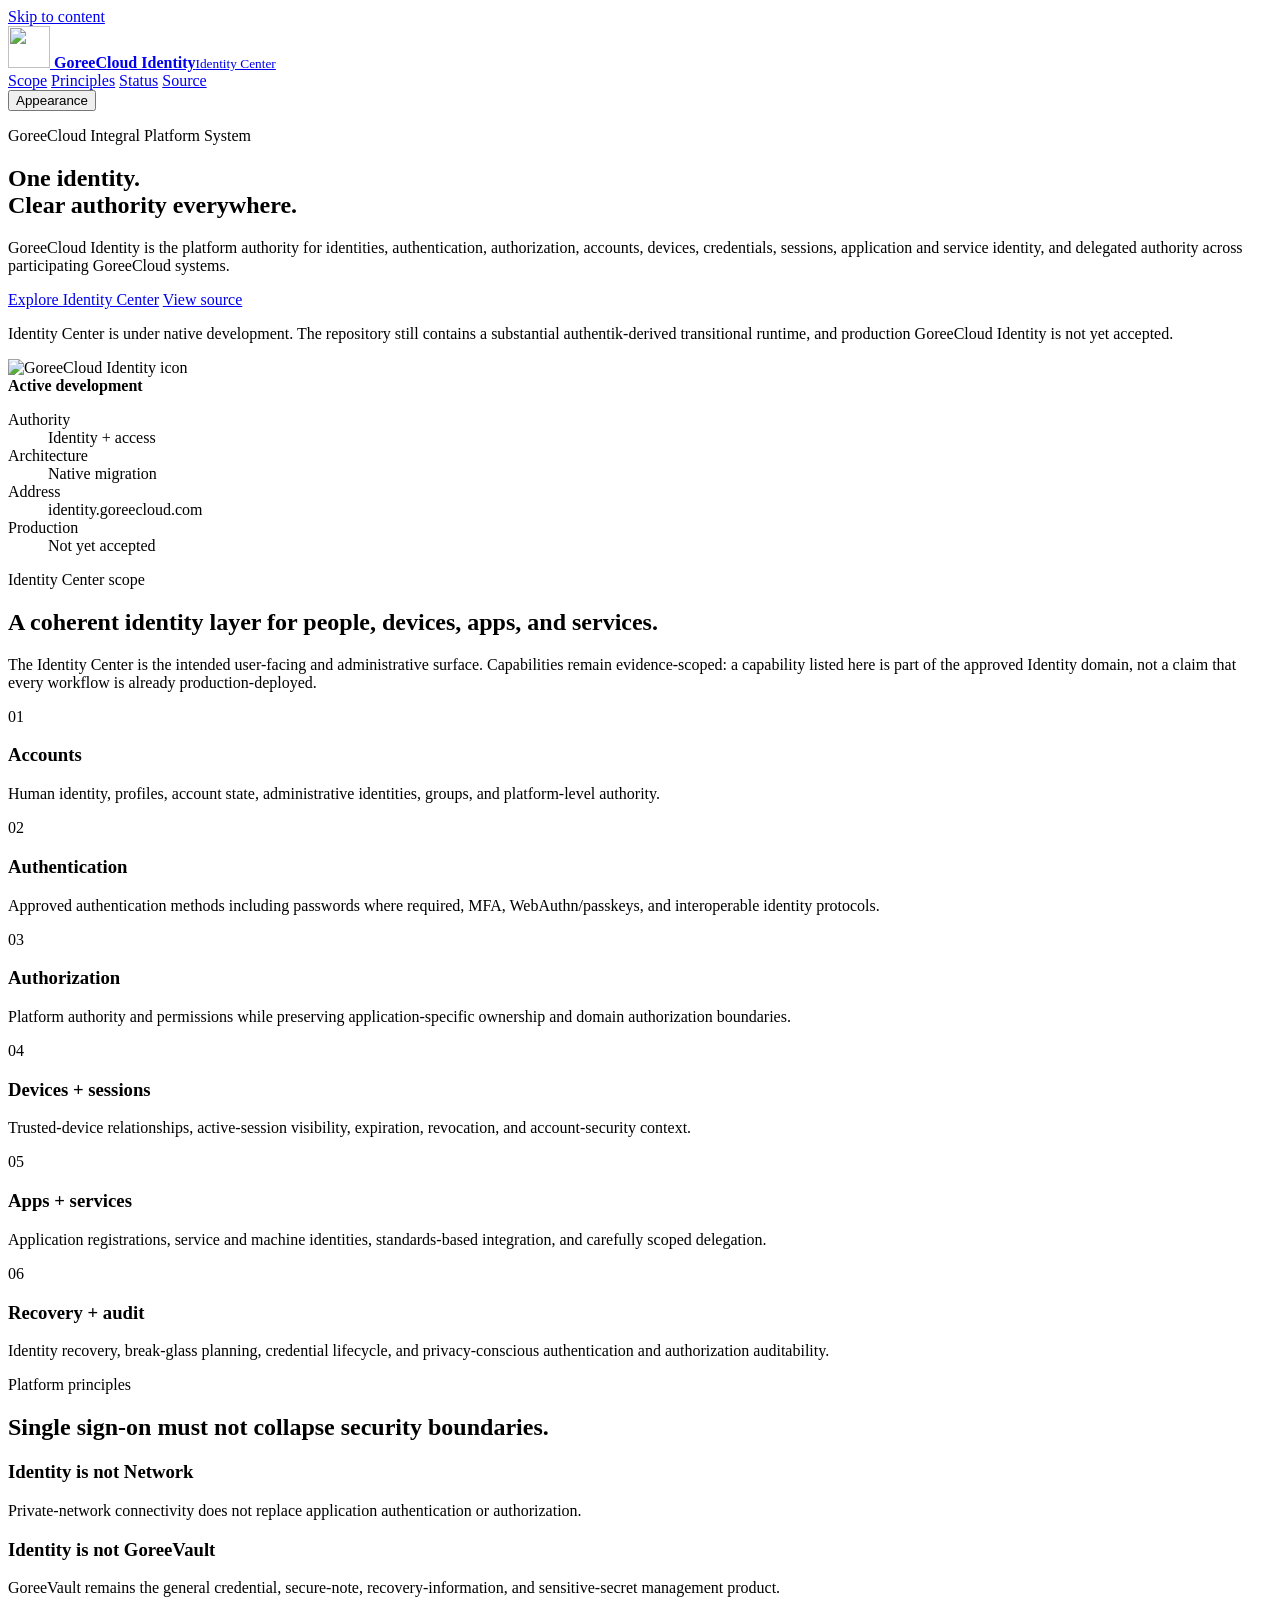
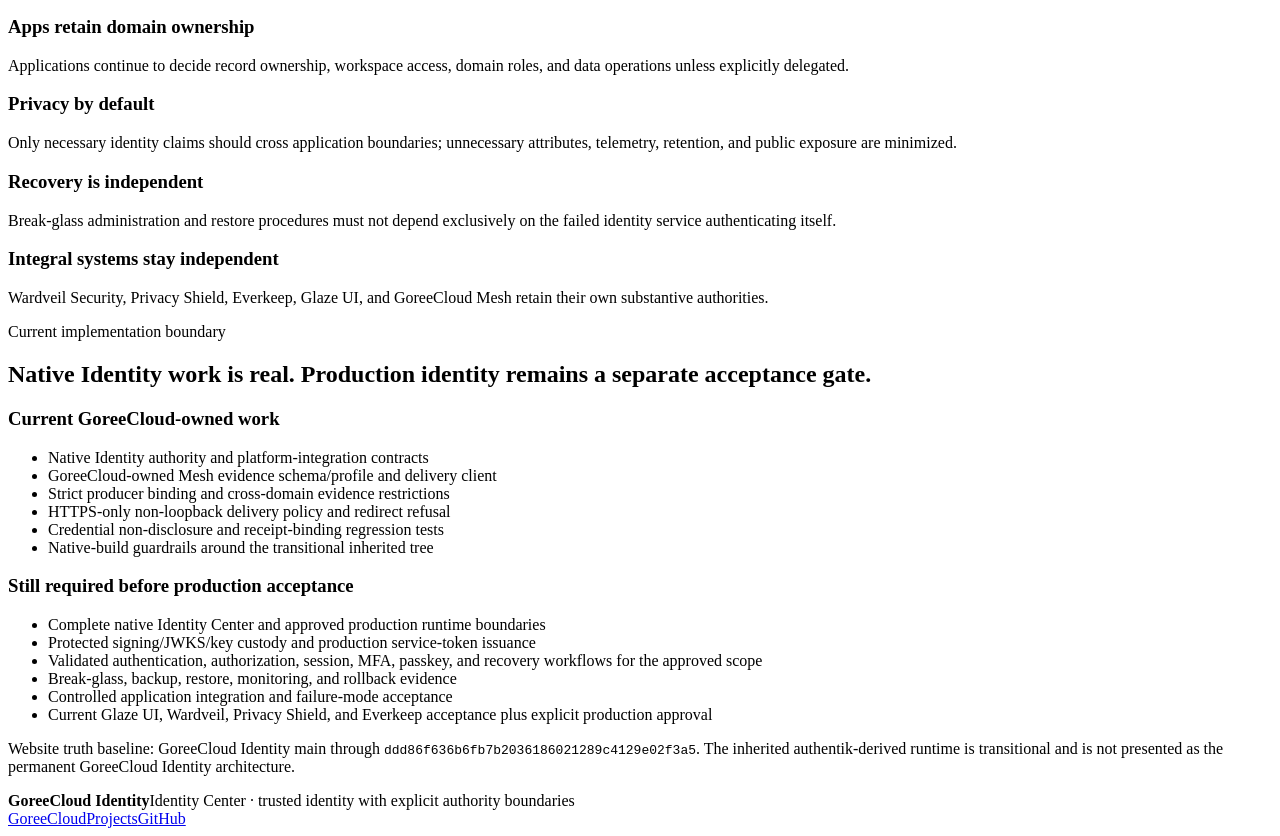
==== identity-center-site/index.html @ d6694d32 "Isolate Identity Center from inherited docs workspace" ====
<!doctype html>
<html lang="en" data-theme="system">
<head>
  <meta charset="utf-8">
  <meta name="viewport" content="width=device-width,initial-scale=1,viewport-fit=cover">
  <meta name="color-scheme" content="light dark">
  <meta name="description" content="GoreeCloud Identity Center — the platform identity surface for accounts, authentication, authorization, devices, sessions, credentials, service identity, delegation, and recovery.">
  <meta name="goreecloud-glaze-ui" content="2.0.0">
  <title>Identity Center — GoreeCloud</title>
  <link rel="icon" href="/assets/identity.svg" type="image/svg+xml">
  <link rel="stylesheet" href="/glaze-ui-2.0.0.css" data-glaze-ui="2.0.0">
  <link rel="stylesheet" href="/style.css">
</head>
<body class="glaze-canvas">
  <a class="skip-link" href="#main">Skip to content</a>
  <header class="topbar">
    <div class="shell topbar-inner">
      <a class="brand" href="#top" aria-label="Identity Center home">
        <img src="/assets/identity.svg" width="42" height="42" alt="">
        <span><strong>GoreeCloud Identity</strong><small>Identity Center</small></span>
      </a>
      <nav aria-label="Primary">
        <a href="#scope">Scope</a>
        <a href="#principles">Principles</a>
        <a href="#status">Status</a>
        <a href="https://github.com/GoreeCloud/goreecloud-identity">Source</a>
      </nav>
      <button class="theme-toggle" type="button" data-theme-toggle aria-label="Change appearance">Appearance</button>
    </div>
  </header>

  <main id="main">
    <section class="hero shell" id="top">
      <div class="hero-copy">
        <p class="eyebrow">GoreeCloud Integral Platform System</p>
        <h1>One identity.<br>Clear authority everywhere.</h1>
        <p class="lede">GoreeCloud Identity is the platform authority for identities, authentication, authorization, accounts, devices, credentials, sessions, application and service identity, and delegated authority across participating GoreeCloud systems.</p>
        <div class="hero-actions">
          <a class="button primary" href="#scope">Explore Identity Center</a>
          <a class="button" href="https://github.com/GoreeCloud/goreecloud-identity">View source</a>
        </div>
        <p class="truth-note">Identity Center is under native development. The repository still contains a substantial authentik-derived transitional runtime, and production GoreeCloud Identity is not yet accepted.</p>
      </div>
      <aside class="hero-panel glaze-material" aria-label="Current Identity status">
        <img class="hero-mark identity-mark" src="/assets/identity.svg" width="128" height="128" alt="GoreeCloud Identity icon">
        <div class="status-line"><span class="status-dot"></span><strong>Active development</strong></div>
        <dl>
          <div><dt>Authority</dt><dd>Identity + access</dd></div>
          <div><dt>Architecture</dt><dd>Native migration</dd></div>
          <div><dt>Address</dt><dd>identity.goreecloud.com</dd></div>
          <div><dt>Production</dt><dd>Not yet accepted</dd></div>
        </dl>
      </aside>
    </section>

    <section class="section shell" id="scope" aria-labelledby="scope-title">
      <div class="section-heading">
        <p class="eyebrow">Identity Center scope</p>
        <h2 id="scope-title">A coherent identity layer for people, devices, apps, and services.</h2>
        <p>The Identity Center is the intended user-facing and administrative surface. Capabilities remain evidence-scoped: a capability listed here is part of the approved Identity domain, not a claim that every workflow is already production-deployed.</p>
      </div>
      <div class="card-grid">
        <article class="cap-card"><span>01</span><h3>Accounts</h3><p>Human identity, profiles, account state, administrative identities, groups, and platform-level authority.</p></article>
        <article class="cap-card"><span>02</span><h3>Authentication</h3><p>Approved authentication methods including passwords where required, MFA, WebAuthn/passkeys, and interoperable identity protocols.</p></article>
        <article class="cap-card"><span>03</span><h3>Authorization</h3><p>Platform authority and permissions while preserving application-specific ownership and domain authorization boundaries.</p></article>
        <article class="cap-card"><span>04</span><h3>Devices + sessions</h3><p>Trusted-device relationships, active-session visibility, expiration, revocation, and account-security context.</p></article>
        <article class="cap-card"><span>05</span><h3>Apps + services</h3><p>Application registrations, service and machine identities, standards-based integration, and carefully scoped delegation.</p></article>
        <article class="cap-card"><span>06</span><h3>Recovery + audit</h3><p>Identity recovery, break-glass planning, credential lifecycle, and privacy-conscious authentication and authorization auditability.</p></article>
      </div>
    </section>

    <section class="section shell" id="principles" aria-labelledby="principles-title">
      <div class="section-heading compact">
        <p class="eyebrow">Platform principles</p>
        <h2 id="principles-title">Single sign-on must not collapse security boundaries.</h2>
      </div>
      <div class="boundary-grid">
        <article><h3>Identity is not Network</h3><p>Private-network connectivity does not replace application authentication or authorization.</p></article>
        <article><h3>Identity is not GoreeVault</h3><p>GoreeVault remains the general credential, secure-note, recovery-information, and sensitive-secret management product.</p></article>
        <article><h3>Apps retain domain ownership</h3><p>Applications continue to decide record ownership, workspace access, domain roles, and data operations unless explicitly delegated.</p></article>
        <article><h3>Privacy by default</h3><p>Only necessary identity claims should cross application boundaries; unnecessary attributes, telemetry, retention, and public exposure are minimized.</p></article>
        <article><h3>Recovery is independent</h3><p>Break-glass administration and restore procedures must not depend exclusively on the failed identity service authenticating itself.</p></article>
        <article><h3>Integral systems stay independent</h3><p>Wardveil Security, Privacy Shield, Everkeep, Glaze UI, and GoreeCloud Mesh retain their own substantive authorities.</p></article>
      </div>
    </section>

    <section class="section shell status-section" id="status" aria-labelledby="status-title">
      <div class="status-panel glaze-material">
        <div>
          <p class="eyebrow">Current implementation boundary</p>
          <h2 id="status-title">Native Identity work is real. Production identity remains a separate acceptance gate.</h2>
        </div>
        <div class="status-columns">
          <div><h3>Current GoreeCloud-owned work</h3><ul><li>Native Identity authority and platform-integration contracts</li><li>GoreeCloud-owned Mesh evidence schema/profile and delivery client</li><li>Strict producer binding and cross-domain evidence restrictions</li><li>HTTPS-only non-loopback delivery policy and redirect refusal</li><li>Credential non-disclosure and receipt-binding regression tests</li><li>Native-build guardrails around the transitional inherited tree</li></ul></div>
          <div><h3>Still required before production acceptance</h3><ul><li>Complete native Identity Center and approved production runtime boundaries</li><li>Protected signing/JWKS/key custody and production service-token issuance</li><li>Validated authentication, authorization, session, MFA, passkey, and recovery workflows for the approved scope</li><li>Break-glass, backup, restore, monitoring, and rollback evidence</li><li>Controlled application integration and failure-mode acceptance</li><li>Current Glaze UI, Wardveil, Privacy Shield, and Everkeep acceptance plus explicit production approval</li></ul></div>
        </div>
        <p class="baseline">Website truth baseline: GoreeCloud Identity main through <code>ddd86f636b6fb7b2036186021289c4129e02f3a5</code>. The inherited authentik-derived runtime is transitional and is not presented as the permanent GoreeCloud Identity architecture.</p>
      </div>
    </section>
  </main>

  <footer class="footer shell">
    <div><strong>GoreeCloud Identity</strong><span>Identity Center · trusted identity with explicit authority boundaries</span></div>
    <nav aria-label="Footer"><a href="https://www.goreecloud.com/">GoreeCloud</a><a href="https://projects.goreecloud.com/">Projects</a><a href="https://github.com/GoreeCloud/goreecloud-identity">GitHub</a></nav>
  </footer>
  <script src="/app.js" defer></script>
</body>
</html>
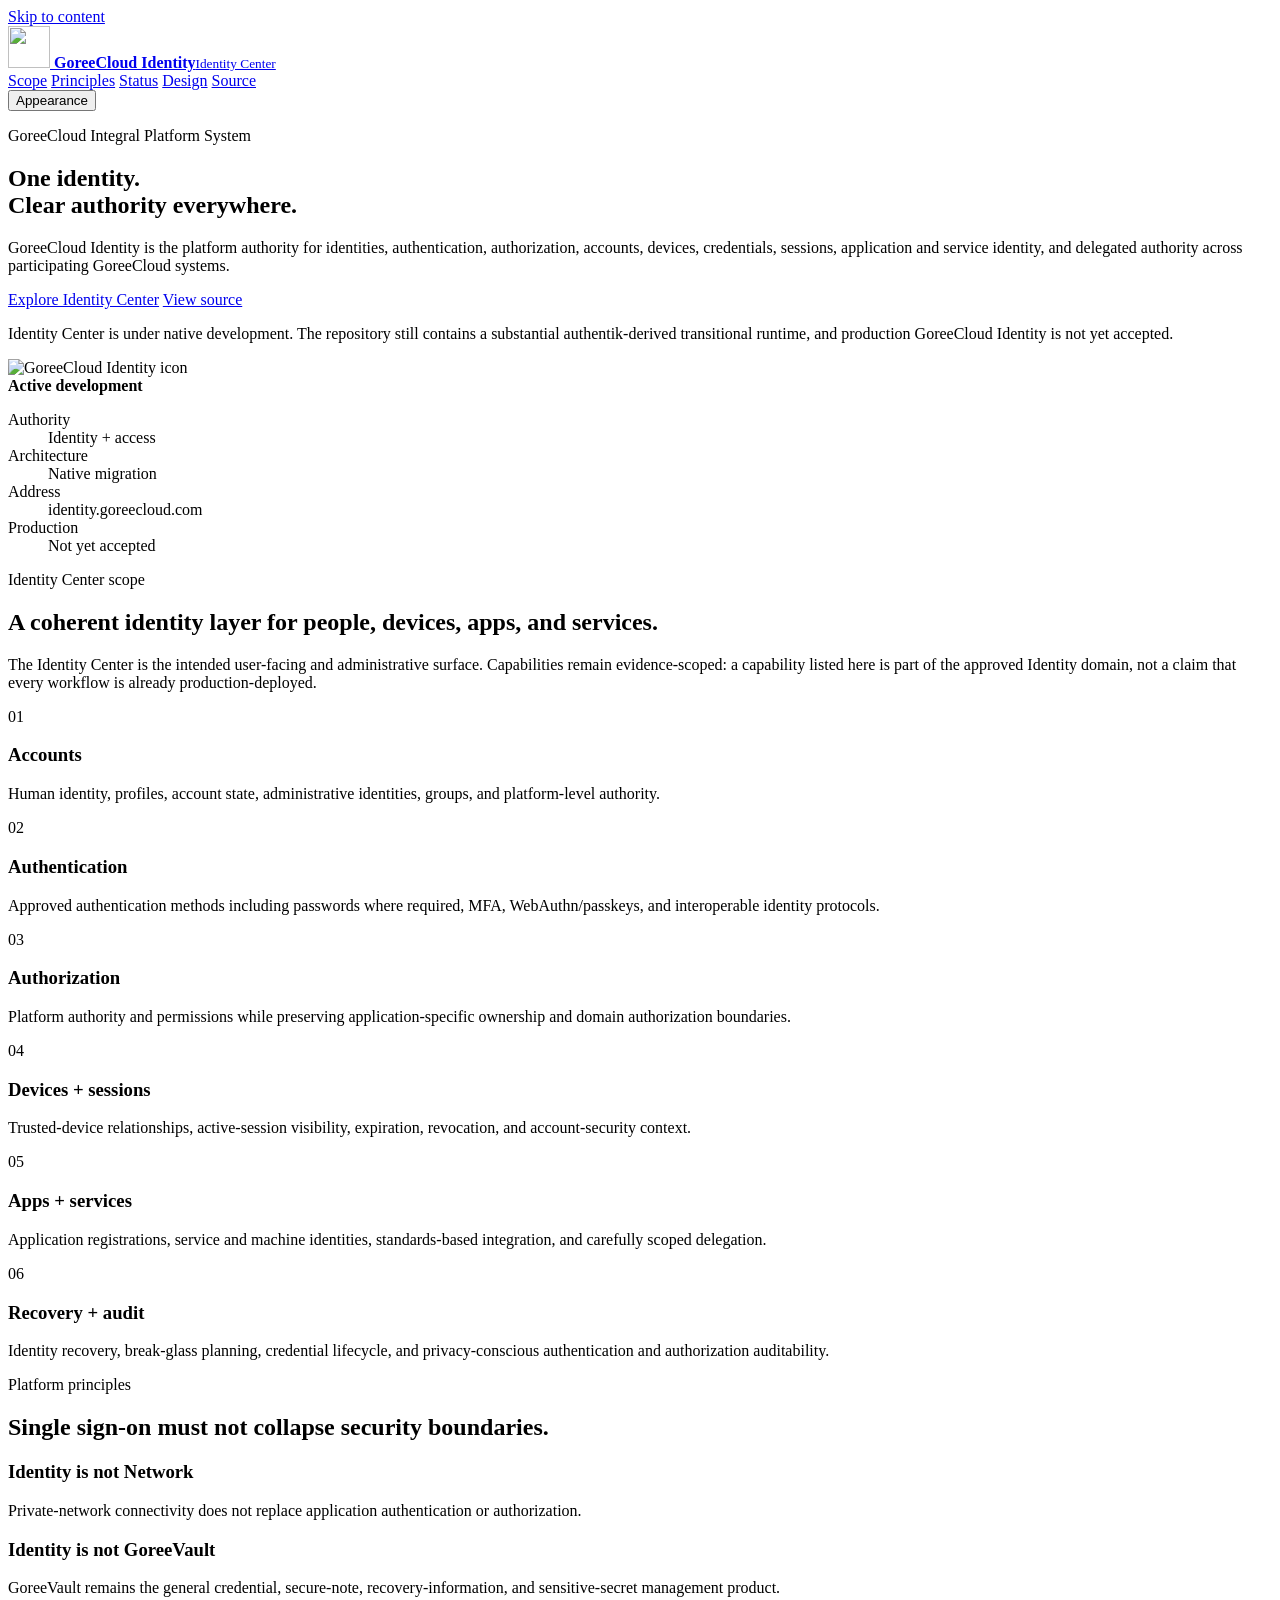
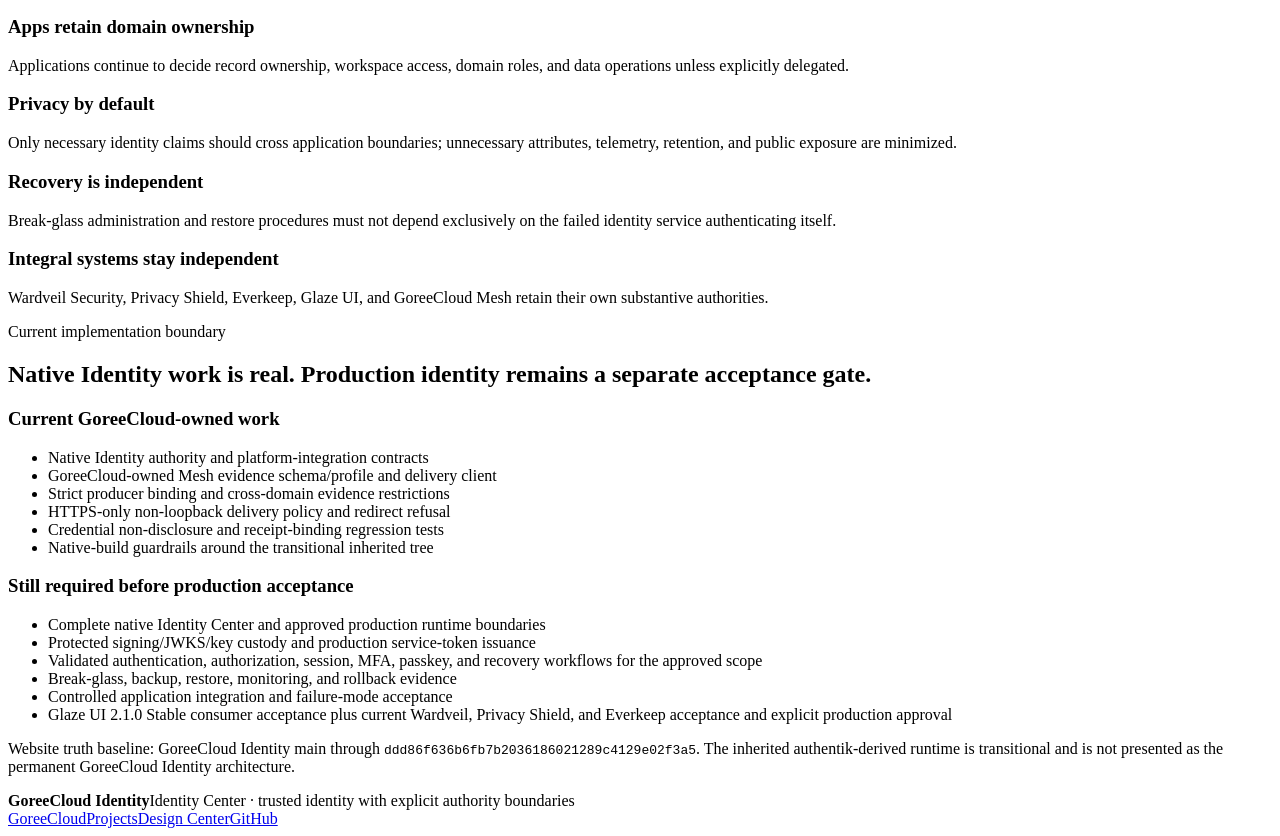
==== commit 6aaada5e: "feat(web): align Identity Center with Glaze UI 2.1" ====
--- a/identity-center-site/index.html
+++ b/identity-center-site/index.html
@@ -1,28 +1,29 @@
 <!doctype html>
-<html lang="en" data-theme="system">
+<html lang="en" data-theme="system" data-glaze-density="standard" data-glaze-clarity="balanced">
 <head>
   <meta charset="utf-8">
   <meta name="viewport" content="width=device-width,initial-scale=1,viewport-fit=cover">
   <meta name="color-scheme" content="light dark">
   <meta name="description" content="GoreeCloud Identity Center — the platform identity surface for accounts, authentication, authorization, devices, sessions, credentials, service identity, delegation, and recovery.">
-  <meta name="goreecloud-glaze-ui" content="2.0.0">
+  <meta name="goreecloud-glaze-ui" content="2.1.0">
   <title>Identity Center — GoreeCloud</title>
   <link rel="icon" href="/assets/identity.svg" type="image/svg+xml">
-  <link rel="stylesheet" href="/glaze-ui-2.0.0.css" data-glaze-ui="2.0.0">
+  <link rel="stylesheet" href="/glaze-ui-2.1.0.css" data-glaze-ui="2.1.0">
   <link rel="stylesheet" href="/style.css">
 </head>
 <body class="glaze-canvas">
   <a class="skip-link" href="#main">Skip to content</a>
-  <header class="topbar">
+  <header class="topbar glaze-material-soft">
     <div class="shell topbar-inner">
       <a class="brand" href="#top" aria-label="Identity Center home">
         <img src="/assets/identity.svg" width="42" height="42" alt="">
         <span><strong>GoreeCloud Identity</strong><small>Identity Center</small></span>
       </a>
-      <nav aria-label="Primary">
+      <nav class="glaze-navigation-capsule" aria-label="Primary">
         <a href="#scope">Scope</a>
         <a href="#principles">Principles</a>
         <a href="#status">Status</a>
+        <a href="https://design.goreecloud.com/">Design</a>
         <a href="https://github.com/GoreeCloud/goreecloud-identity">Source</a>
       </nav>
       <button class="theme-toggle" type="button" data-theme-toggle aria-label="Change appearance">Appearance</button>
@@ -36,8 +37,8 @@
         <h1>One identity.<br>Clear authority everywhere.</h1>
         <p class="lede">GoreeCloud Identity is the platform authority for identities, authentication, authorization, accounts, devices, credentials, sessions, application and service identity, and delegated authority across participating GoreeCloud systems.</p>
         <div class="hero-actions">
-          <a class="button primary" href="#scope">Explore Identity Center</a>
-          <a class="button" href="https://github.com/GoreeCloud/goreecloud-identity">View source</a>
+          <a class="button primary glaze-button" href="#scope">Explore Identity Center</a>
+          <a class="button glaze-button" href="https://github.com/GoreeCloud/goreecloud-identity">View source</a>
         </div>
         <p class="truth-note">Identity Center is under native development. The repository still contains a substantial authentik-derived transitional runtime, and production GoreeCloud Identity is not yet accepted.</p>
       </div>
@@ -85,14 +86,14 @@
     </section>
 
     <section class="section shell status-section" id="status" aria-labelledby="status-title">
-      <div class="status-panel glaze-material">
+      <div class="status-panel">
         <div>
           <p class="eyebrow">Current implementation boundary</p>
           <h2 id="status-title">Native Identity work is real. Production identity remains a separate acceptance gate.</h2>
         </div>
         <div class="status-columns">
           <div><h3>Current GoreeCloud-owned work</h3><ul><li>Native Identity authority and platform-integration contracts</li><li>GoreeCloud-owned Mesh evidence schema/profile and delivery client</li><li>Strict producer binding and cross-domain evidence restrictions</li><li>HTTPS-only non-loopback delivery policy and redirect refusal</li><li>Credential non-disclosure and receipt-binding regression tests</li><li>Native-build guardrails around the transitional inherited tree</li></ul></div>
-          <div><h3>Still required before production acceptance</h3><ul><li>Complete native Identity Center and approved production runtime boundaries</li><li>Protected signing/JWKS/key custody and production service-token issuance</li><li>Validated authentication, authorization, session, MFA, passkey, and recovery workflows for the approved scope</li><li>Break-glass, backup, restore, monitoring, and rollback evidence</li><li>Controlled application integration and failure-mode acceptance</li><li>Current Glaze UI, Wardveil, Privacy Shield, and Everkeep acceptance plus explicit production approval</li></ul></div>
+          <div><h3>Still required before production acceptance</h3><ul><li>Complete native Identity Center and approved production runtime boundaries</li><li>Protected signing/JWKS/key custody and production service-token issuance</li><li>Validated authentication, authorization, session, MFA, passkey, and recovery workflows for the approved scope</li><li>Break-glass, backup, restore, monitoring, and rollback evidence</li><li>Controlled application integration and failure-mode acceptance</li><li>Glaze UI 2.1.0 Stable consumer acceptance plus current Wardveil, Privacy Shield, and Everkeep acceptance and explicit production approval</li></ul></div>
         </div>
         <p class="baseline">Website truth baseline: GoreeCloud Identity main through <code>ddd86f636b6fb7b2036186021289c4129e02f3a5</code>. The inherited authentik-derived runtime is transitional and is not presented as the permanent GoreeCloud Identity architecture.</p>
       </div>
@@ -101,7 +102,7 @@
 
   <footer class="footer shell">
     <div><strong>GoreeCloud Identity</strong><span>Identity Center · trusted identity with explicit authority boundaries</span></div>
-    <nav aria-label="Footer"><a href="https://www.goreecloud.com/">GoreeCloud</a><a href="https://projects.goreecloud.com/">Projects</a><a href="https://github.com/GoreeCloud/goreecloud-identity">GitHub</a></nav>
+    <nav aria-label="Footer"><a href="https://www.goreecloud.com/">GoreeCloud</a><a href="https://projects.goreecloud.com/">Projects</a><a href="https://design.goreecloud.com/">Design Center</a><a href="https://github.com/GoreeCloud/goreecloud-identity">GitHub</a></nav>
   </footer>
   <script src="/app.js" defer></script>
 </body>
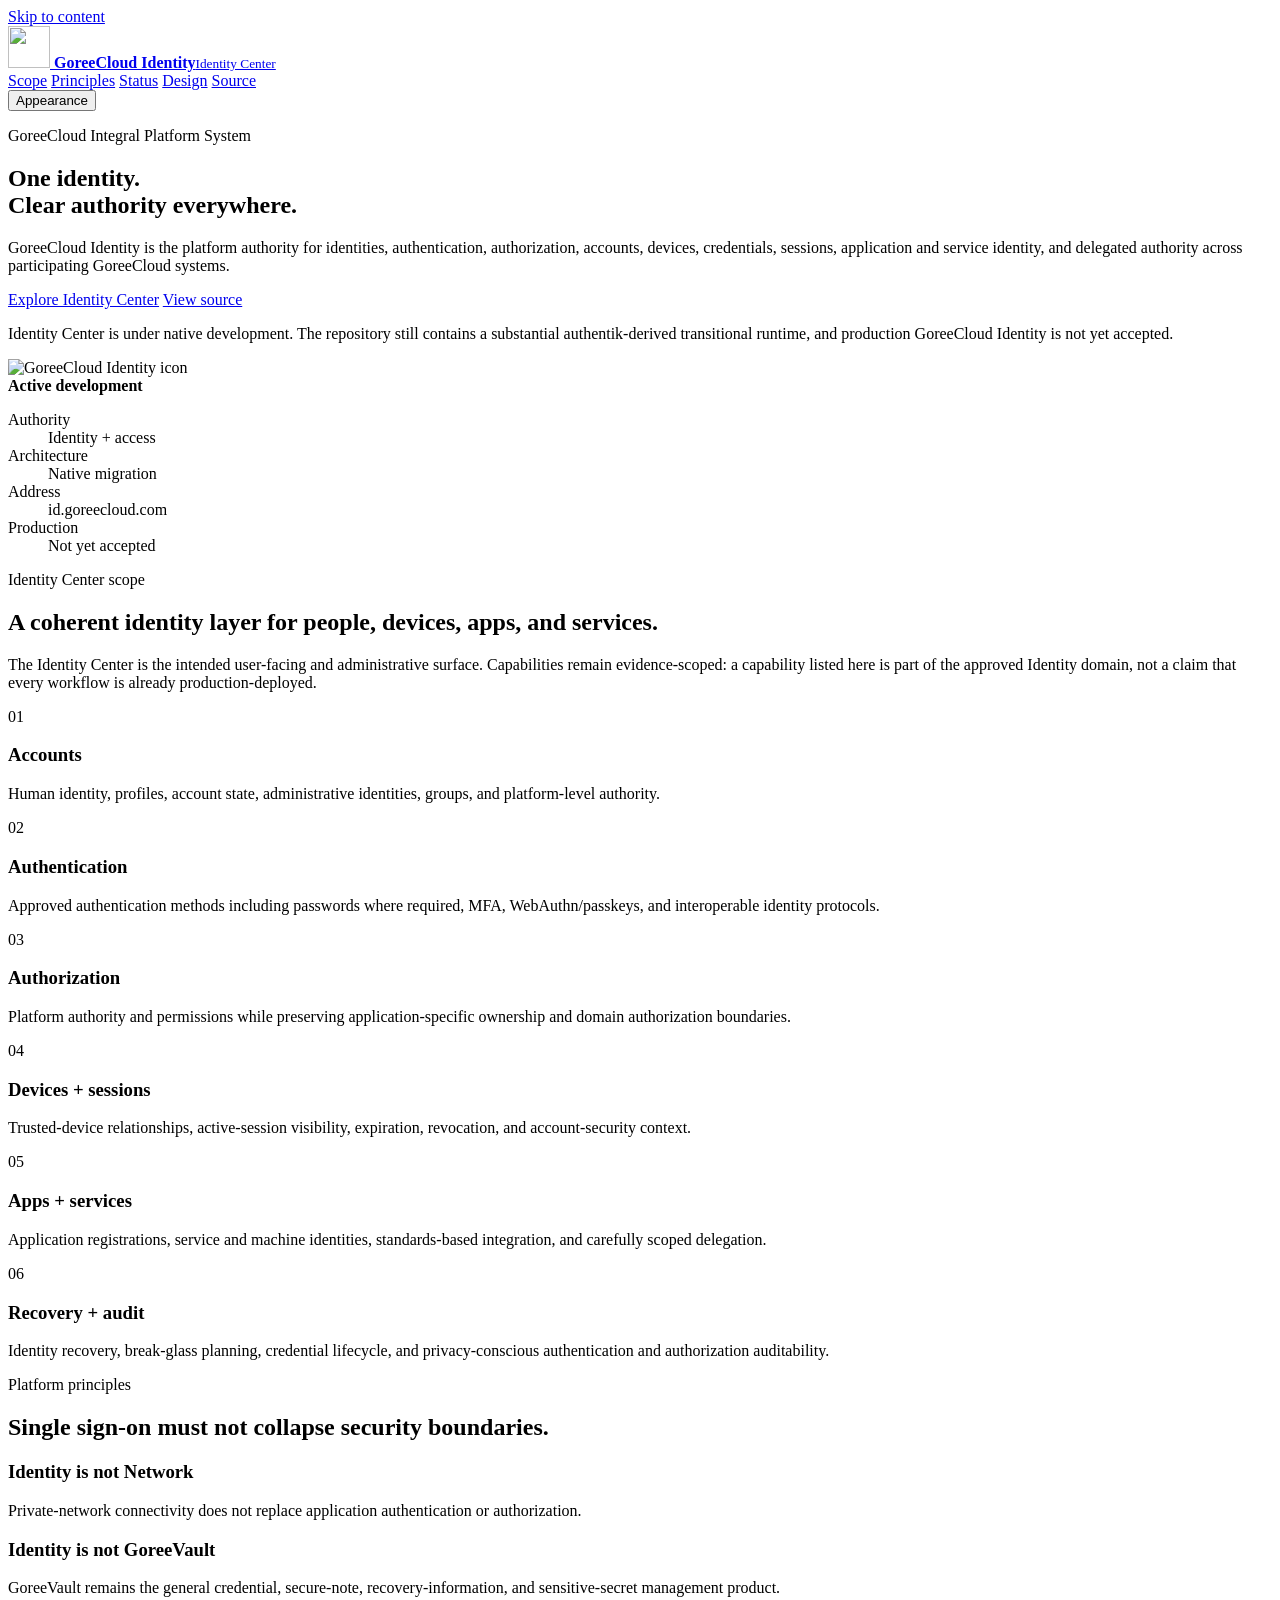
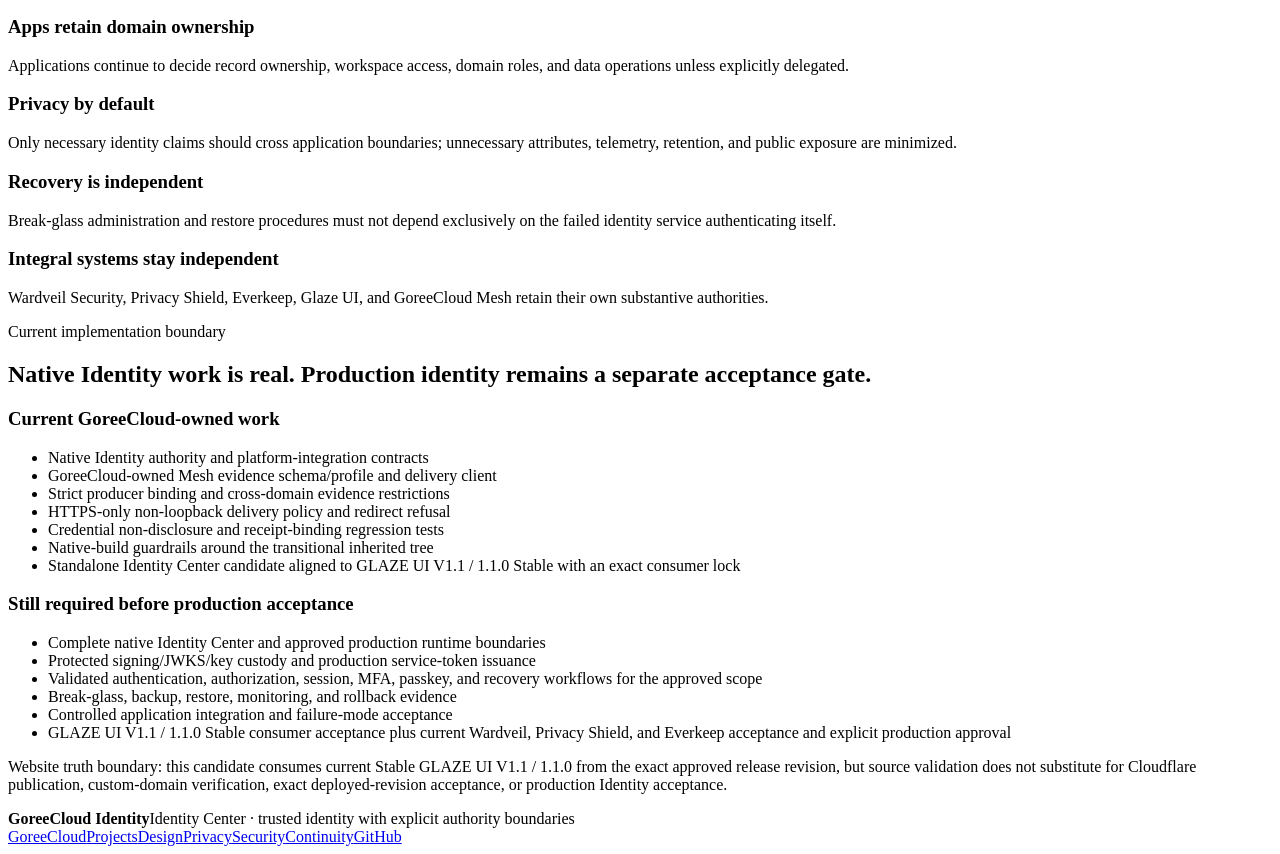
==== commit ba1d8d94: "Rebase Identity candidate and fail closed on incomplete Glaze graph" ====
--- a/identity-center-site/index.html
+++ b/identity-center-site/index.html
@@ -1,14 +1,16 @@
 <!doctype html>
-<html lang="en" data-theme="system" data-glaze-density="standard" data-glaze-clarity="balanced">
+<html lang="en" data-theme="system" data-glaze-version="1.1" data-glaze-density="standard" data-glaze-clarity="balanced">
 <head>
   <meta charset="utf-8">
   <meta name="viewport" content="width=device-width,initial-scale=1,viewport-fit=cover">
   <meta name="color-scheme" content="light dark">
   <meta name="description" content="GoreeCloud Identity Center — the platform identity surface for accounts, authentication, authorization, devices, sessions, credentials, service identity, delegation, and recovery.">
-  <meta name="goreecloud-glaze-ui" content="2.1.0">
+  <meta name="robots" content="index,follow,max-image-preview:large">
+  <meta name="goreecloud-glaze-ui" content="1.1.0">
   <title>Identity Center — GoreeCloud</title>
+  <link rel="canonical" href="https://id.goreecloud.com/">
   <link rel="icon" href="/assets/identity.svg" type="image/svg+xml">
-  <link rel="stylesheet" href="/glaze-ui-2.1.0.css" data-glaze-ui="2.1.0">
+  <link rel="stylesheet" href="/glaze/glaze-v1.1.0.css" data-glaze-ui="1.1.0">
   <link rel="stylesheet" href="/style.css">
 </head>
 <body class="glaze-canvas">
@@ -48,7 +50,7 @@
         <dl>
           <div><dt>Authority</dt><dd>Identity + access</dd></div>
           <div><dt>Architecture</dt><dd>Native migration</dd></div>
-          <div><dt>Address</dt><dd>identity.goreecloud.com</dd></div>
+          <div><dt>Address</dt><dd>id.goreecloud.com</dd></div>
           <div><dt>Production</dt><dd>Not yet accepted</dd></div>
         </dl>
       </aside>
@@ -92,18 +94,18 @@
           <h2 id="status-title">Native Identity work is real. Production identity remains a separate acceptance gate.</h2>
         </div>
         <div class="status-columns">
-          <div><h3>Current GoreeCloud-owned work</h3><ul><li>Native Identity authority and platform-integration contracts</li><li>GoreeCloud-owned Mesh evidence schema/profile and delivery client</li><li>Strict producer binding and cross-domain evidence restrictions</li><li>HTTPS-only non-loopback delivery policy and redirect refusal</li><li>Credential non-disclosure and receipt-binding regression tests</li><li>Native-build guardrails around the transitional inherited tree</li></ul></div>
-          <div><h3>Still required before production acceptance</h3><ul><li>Complete native Identity Center and approved production runtime boundaries</li><li>Protected signing/JWKS/key custody and production service-token issuance</li><li>Validated authentication, authorization, session, MFA, passkey, and recovery workflows for the approved scope</li><li>Break-glass, backup, restore, monitoring, and rollback evidence</li><li>Controlled application integration and failure-mode acceptance</li><li>Glaze UI 2.1.0 Stable consumer acceptance plus current Wardveil, Privacy Shield, and Everkeep acceptance and explicit production approval</li></ul></div>
+          <div><h3>Current GoreeCloud-owned work</h3><ul><li>Native Identity authority and platform-integration contracts</li><li>GoreeCloud-owned Mesh evidence schema/profile and delivery client</li><li>Strict producer binding and cross-domain evidence restrictions</li><li>HTTPS-only non-loopback delivery policy and redirect refusal</li><li>Credential non-disclosure and receipt-binding regression tests</li><li>Native-build guardrails around the transitional inherited tree</li><li>Standalone Identity Center candidate aligned to GLAZE UI V1.1 / 1.1.0 Stable with an exact consumer lock</li></ul></div>
+          <div><h3>Still required before production acceptance</h3><ul><li>Complete native Identity Center and approved production runtime boundaries</li><li>Protected signing/JWKS/key custody and production service-token issuance</li><li>Validated authentication, authorization, session, MFA, passkey, and recovery workflows for the approved scope</li><li>Break-glass, backup, restore, monitoring, and rollback evidence</li><li>Controlled application integration and failure-mode acceptance</li><li>GLAZE UI V1.1 / 1.1.0 Stable consumer acceptance plus current Wardveil, Privacy Shield, and Everkeep acceptance and explicit production approval</li></ul></div>
         </div>
-        <p class="baseline">Website truth baseline: GoreeCloud Identity main through <code>ddd86f636b6fb7b2036186021289c4129e02f3a5</code>. The inherited authentik-derived runtime is transitional and is not presented as the permanent GoreeCloud Identity architecture.</p>
+        <p class="baseline">Website truth boundary: this candidate consumes current Stable GLAZE UI V1.1 / 1.1.0 from the exact approved release revision, but source validation does not substitute for Cloudflare publication, custom-domain verification, exact deployed-revision acceptance, or production Identity acceptance.</p>
       </div>
     </section>
   </main>
 
   <footer class="footer shell">
     <div><strong>GoreeCloud Identity</strong><span>Identity Center · trusted identity with explicit authority boundaries</span></div>
-    <nav aria-label="Footer"><a href="https://www.goreecloud.com/">GoreeCloud</a><a href="https://projects.goreecloud.com/">Projects</a><a href="https://design.goreecloud.com/">Design Center</a><a href="https://github.com/GoreeCloud/goreecloud-identity">GitHub</a></nav>
+    <nav aria-label="Footer"><a href="https://www.goreecloud.com/">GoreeCloud</a><a href="https://projects.goreecloud.com/">Projects</a><a href="https://design.goreecloud.com/">Design</a><a href="https://privacy.goreecloud.com/">Privacy</a><a href="https://security.goreecloud.com/">Security</a><a href="https://everkeep.goreecloud.com/">Continuity</a><a href="https://github.com/GoreeCloud/goreecloud-identity">GitHub</a></nav>
   </footer>
   <script src="/app.js" defer></script>
 </body>
-</html>
+</html>
